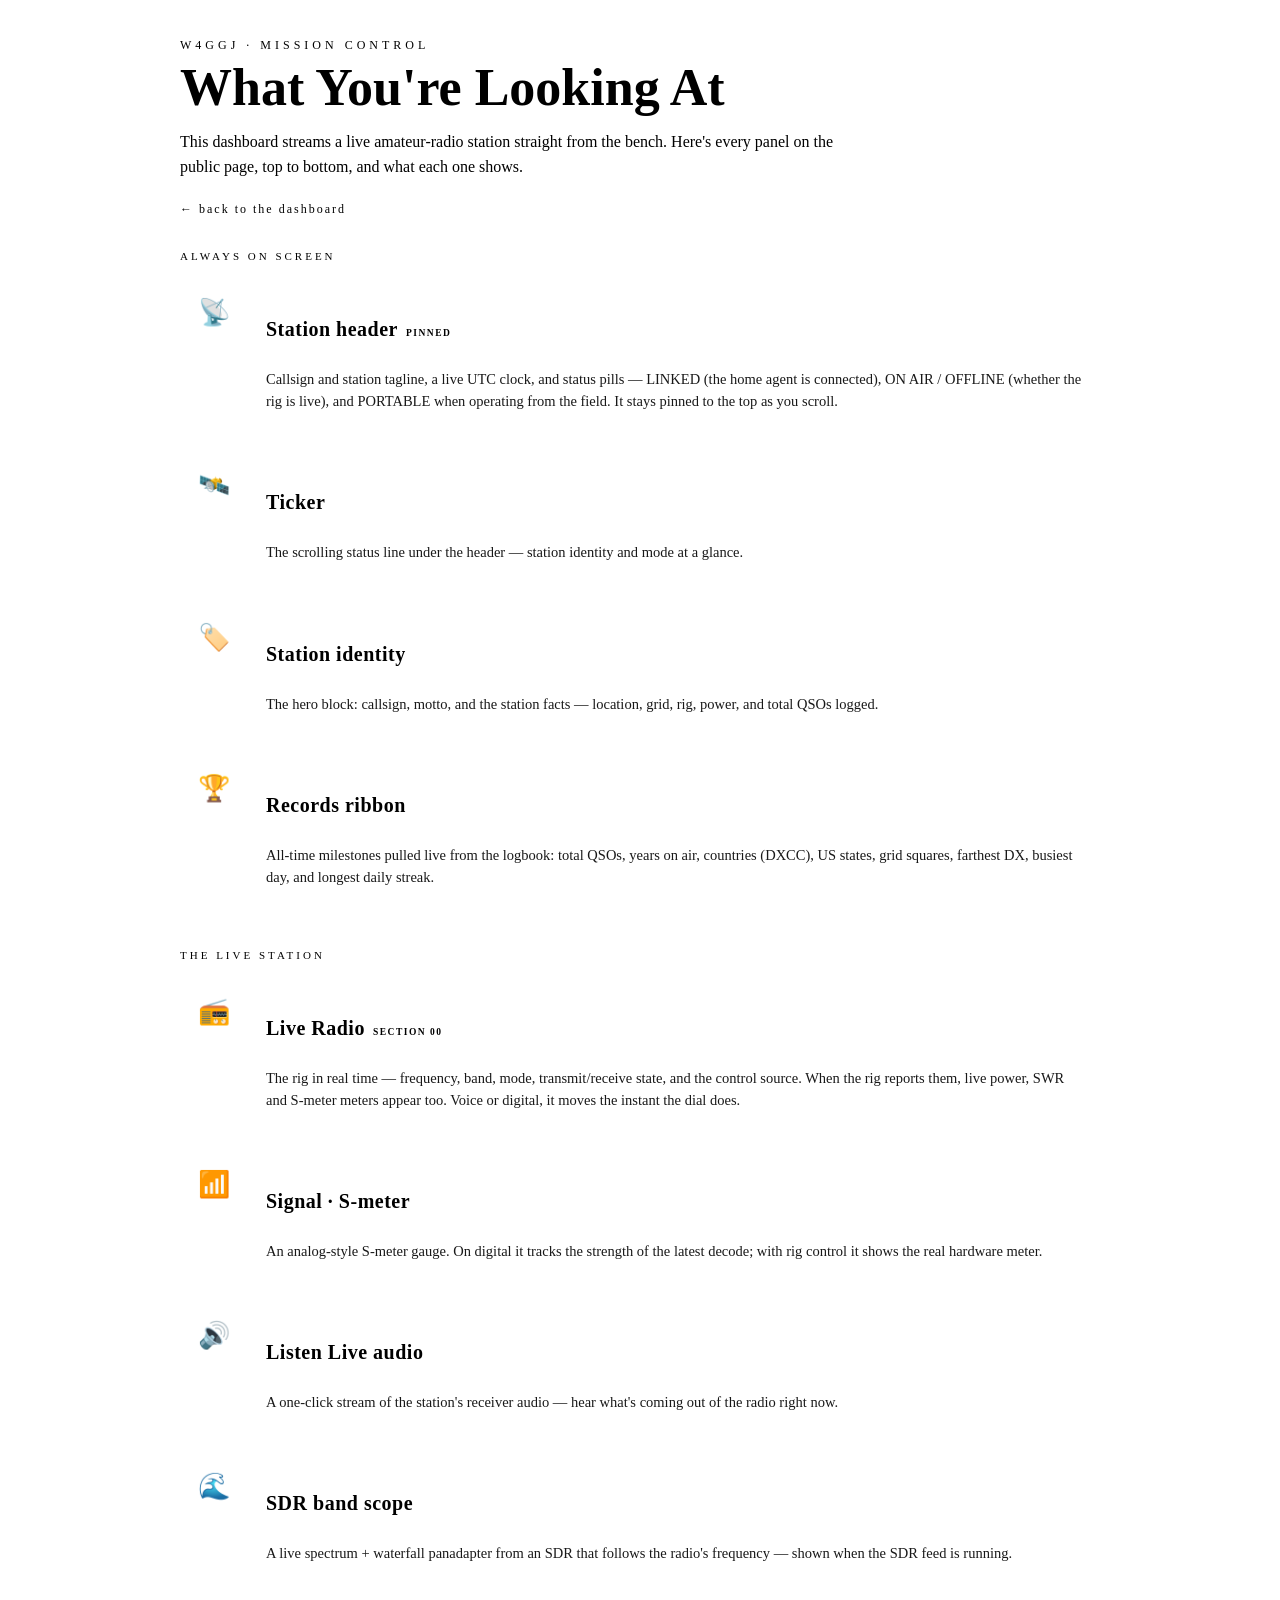
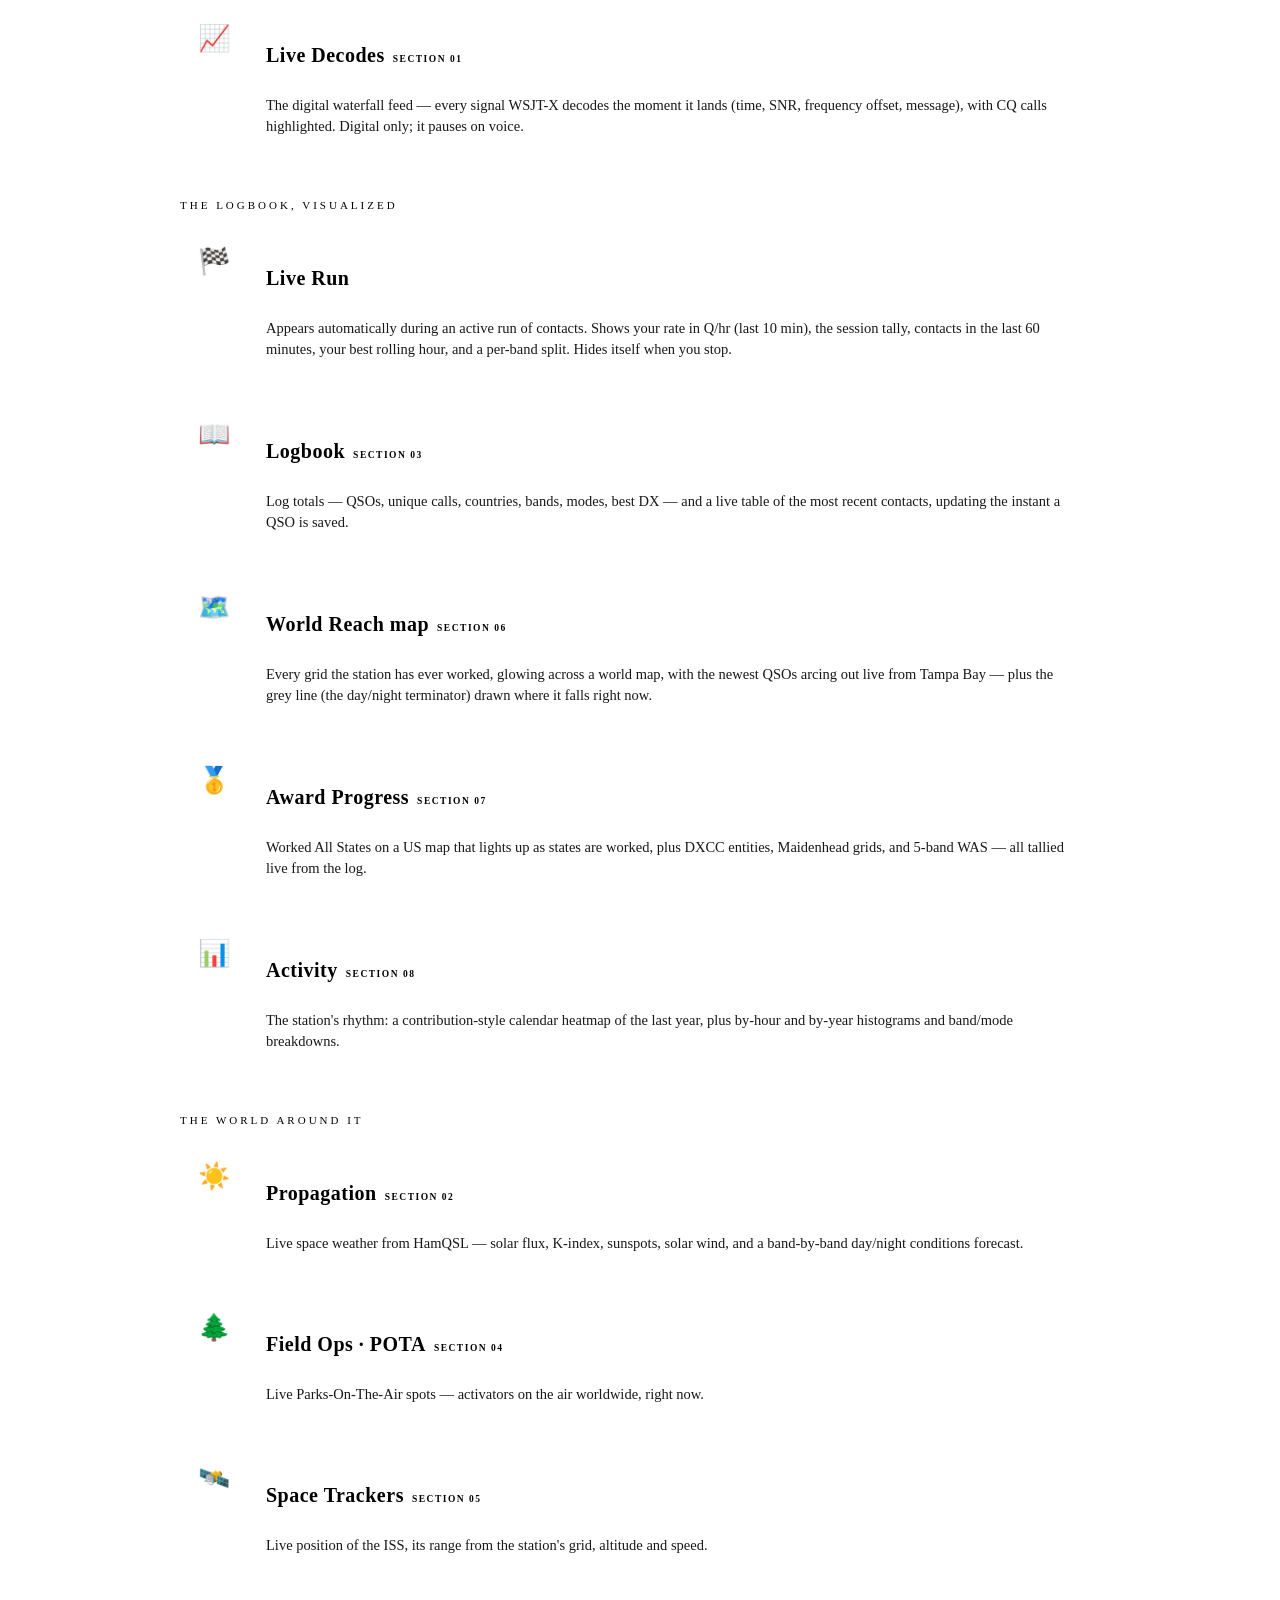
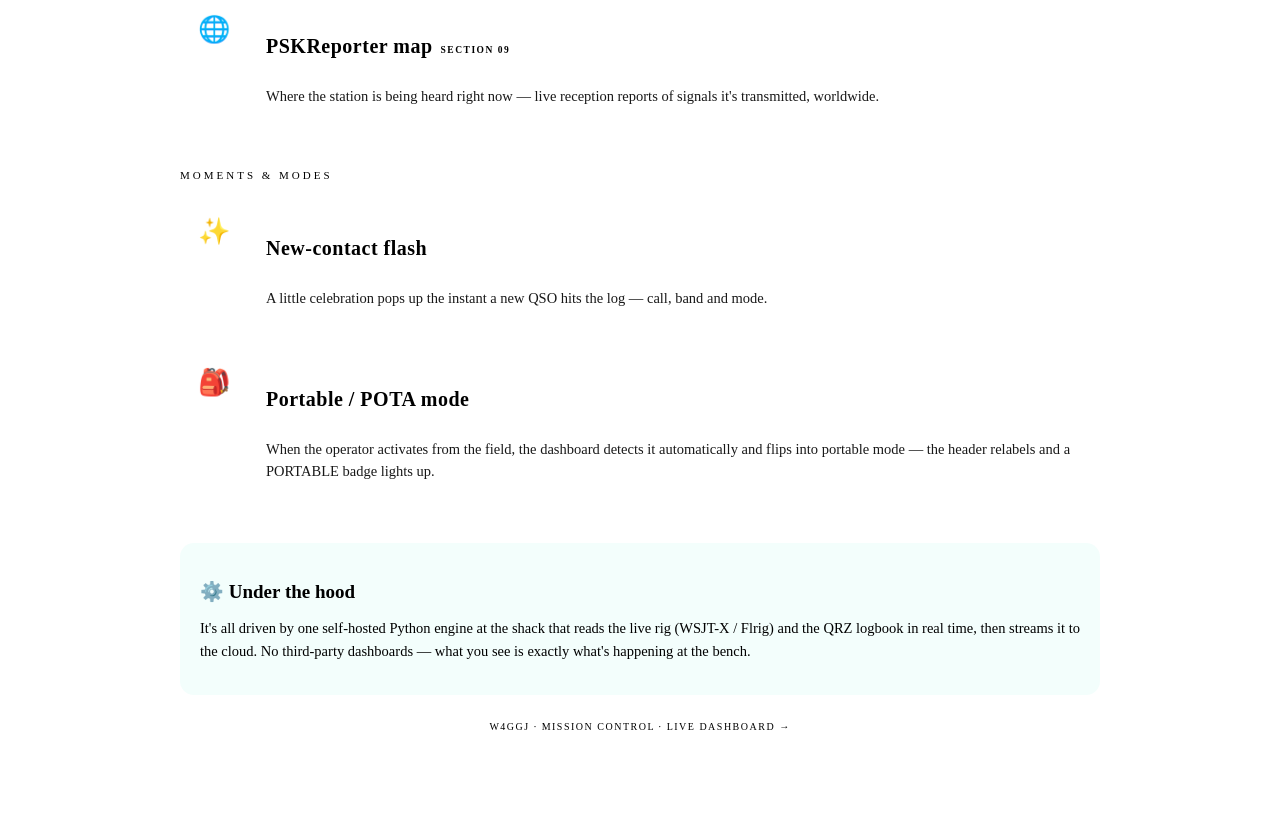
==== web/features.html @ df25b83e "Add a public Features page explaining every panel on the dashboard New /features page (features.html" ====
<!DOCTYPE html>
<html lang="en">
<head>
<meta charset="utf-8">
<meta name="viewport" content="width=device-width, initial-scale=1">
<title>W4GGJ · Features — What You're Looking At</title>
<meta name="description" content="A guide to everything on the W4GGJ Mission Control dashboard — every live panel and what it shows.">
<link rel="icon" type="image/svg+xml" href="/favicon.svg">
<link rel="stylesheet" href="/style.css">
<style>
  .fx-wrap { position: relative; z-index: 1; max-width: 920px; margin: 0 auto; padding: 22px 22px 90px; }
  .fx-head { margin: 8px 0 6px; }
  .fx-head .kick { font-family: var(--mono); font-size: 12px; letter-spacing: 4px; color: var(--cyan); }
  .fx-head h1 { font-family: var(--stencil); font-size: clamp(30px, 6vw, 52px); line-height: 1.02; margin: 8px 0 10px; }
  .fx-head p { color: var(--muted); font-size: 16px; max-width: 680px; line-height: 1.55; }
  .fx-head a.back { color: var(--cyan-dim); text-decoration: none; font-family: var(--mono); font-size: 12px; letter-spacing: 2px; }
  .fx-head a.back:hover { color: var(--cyan); }

  .fx-group { margin-top: 30px; }
  .fx-group > h2 {
    font-family: var(--mono); font-size: 11px; letter-spacing: 3px; color: var(--cyan-dim);
    text-transform: uppercase; font-weight: 400; margin-bottom: 12px;
    border-bottom: 1px solid var(--border); padding-bottom: 8px;
  }
  .fx {
    display: grid; grid-template-columns: 52px 1fr; gap: 4px 16px;
    background: var(--panel); border: 1px solid var(--border); border-radius: 14px;
    padding: 16px 18px; margin-bottom: 12px;
  }
  .fx .ico { grid-row: span 2; font-size: 26px; align-self: start; line-height: 1; padding-top: 2px; }
  .fx h3 { font-family: var(--stencil); font-size: 20px; letter-spacing: .5px; }
  .fx .tag { font-family: var(--mono); font-size: 9.5px; letter-spacing: 1.5px; color: var(--muted); margin-left: 8px; }
  .fx p { color: var(--text); font-size: 14.5px; line-height: 1.5; margin-top: 4px; opacity: .9; }
  .fx p .hi { color: var(--cyan); }
  .fx p .am { color: var(--amber); }

  .fx-note { margin-top: 30px; background: rgba(63,224,207,.06); border: 1px solid var(--border-strong); border-radius: 14px; padding: 18px 20px; }
  .fx-note h3 { font-family: var(--stencil); font-size: 19px; margin-bottom: 6px; }
  .fx-note p { color: var(--muted); font-size: 14.5px; line-height: 1.55; }
  .fx-foot { text-align: center; color: var(--muted); font-family: var(--mono); font-size: 10px; letter-spacing: 1.5px; margin-top: 26px; }
  @media (max-width: 560px) { .fx { grid-template-columns: 1fr; } .fx .ico { grid-row: auto; } }
</style>
</head>
<body>
<div class="fx-wrap">
  <div class="fx-head">
    <div class="kick">W4GGJ · MISSION CONTROL</div>
    <h1>What You're Looking At</h1>
    <p>This dashboard streams a live amateur-radio station straight from the bench. Here's every panel on the public page, top to bottom, and what each one shows.</p>
    <p style="margin-top:14px"><a class="back" href="/">← back to the dashboard</a></p>
  </div>

  <!-- ── Always on screen ── -->
  <div class="fx-group">
    <h2>Always on screen</h2>

    <div class="fx"><div class="ico">📡</div>
      <h3>Station header<span class="tag">PINNED</span></h3>
      <p>Callsign and station tagline, a live <span class="hi">UTC clock</span>, and status pills — <span class="hi">LINKED</span> (the home agent is connected), <span class="hi">ON AIR / OFFLINE</span> (whether the rig is live), and <span class="am">PORTABLE</span> when operating from the field. It stays pinned to the top as you scroll.</p></div>

    <div class="fx"><div class="ico">🛰️</div>
      <h3>Ticker</h3>
      <p>The scrolling status line under the header — station identity and mode at a glance.</p></div>

    <div class="fx"><div class="ico">🏷️</div>
      <h3>Station identity</h3>
      <p>The hero block: callsign, motto, and the station facts — <span class="hi">location, grid, rig, power</span>, and total QSOs logged.</p></div>

    <div class="fx"><div class="ico">🏆</div>
      <h3>Records ribbon</h3>
      <p>All-time milestones pulled live from the logbook: <span class="hi">total QSOs</span>, years on air, countries (DXCC), US states, grid squares, farthest DX, busiest day, and longest daily streak.</p></div>
  </div>

  <!-- ── The live station ── -->
  <div class="fx-group">
    <h2>The live station</h2>

    <div class="fx"><div class="ico">📻</div>
      <h3>Live Radio<span class="tag">SECTION 00</span></h3>
      <p>The rig in real time — <span class="hi">frequency, band, mode</span>, transmit/receive state, and the control source. When the rig reports them, live <span class="am">power, SWR and S-meter</span> meters appear too. Voice or digital, it moves the instant the dial does.</p></div>

    <div class="fx"><div class="ico">📶</div>
      <h3>Signal · S-meter</h3>
      <p>An analog-style S-meter gauge. On digital it tracks the strength of the latest decode; with rig control it shows the real hardware meter.</p></div>

    <div class="fx"><div class="ico">🔊</div>
      <h3>Listen Live audio</h3>
      <p>A one-click stream of the station's receiver audio — hear what's coming out of the radio right now.</p></div>

    <div class="fx"><div class="ico">🌊</div>
      <h3>SDR band scope</h3>
      <p>A live spectrum + waterfall panadapter from an SDR that follows the radio's frequency — shown when the SDR feed is running.</p></div>

    <div class="fx"><div class="ico">📈</div>
      <h3>Live Decodes<span class="tag">SECTION 01</span></h3>
      <p>The digital waterfall feed — every signal WSJT-X decodes the moment it lands (time, <span class="hi">SNR</span>, frequency offset, message), with <span class="am">CQ calls highlighted</span>. Digital only; it pauses on voice.</p></div>
  </div>

  <!-- ── The logbook, visualized ── -->
  <div class="fx-group">
    <h2>The logbook, visualized</h2>

    <div class="fx"><div class="ico">🏁</div>
      <h3>Live Run</h3>
      <p>Appears automatically during an active run of contacts. Shows your <span class="hi">rate in Q/hr</span> (last 10 min), the session tally, contacts in the last 60 minutes, your best rolling hour, and a per-band split. Hides itself when you stop.</p></div>

    <div class="fx"><div class="ico">📖</div>
      <h3>Logbook<span class="tag">SECTION 03</span></h3>
      <p>Log totals — QSOs, unique calls, countries, bands, modes, best DX — and a live table of the most recent contacts, updating the instant a QSO is saved.</p></div>

    <div class="fx"><div class="ico">🗺️</div>
      <h3>World Reach map<span class="tag">SECTION 06</span></h3>
      <p>Every grid the station has ever worked, glowing across a world map, with the newest QSOs <span class="hi">arcing out live</span> from Tampa Bay — plus the <span class="hi">grey line</span> (the day/night terminator) drawn where it falls right now.</p></div>

    <div class="fx"><div class="ico">🥇</div>
      <h3>Award Progress<span class="tag">SECTION 07</span></h3>
      <p>Worked All States on a US map that lights up as states are worked, plus DXCC entities, Maidenhead grids, and 5-band WAS — all tallied live from the log.</p></div>

    <div class="fx"><div class="ico">📊</div>
      <h3>Activity<span class="tag">SECTION 08</span></h3>
      <p>The station's rhythm: a contribution-style <span class="hi">calendar heatmap</span> of the last year, plus by-hour and by-year histograms and band/mode breakdowns.</p></div>
  </div>

  <!-- ── The world around it ── -->
  <div class="fx-group">
    <h2>The world around it</h2>

    <div class="fx"><div class="ico">☀️</div>
      <h3>Propagation<span class="tag">SECTION 02</span></h3>
      <p>Live space weather from HamQSL — <span class="hi">solar flux</span>, K-index, sunspots, solar wind, and a band-by-band day/night conditions forecast.</p></div>

    <div class="fx"><div class="ico">🌲</div>
      <h3>Field Ops · POTA<span class="tag">SECTION 04</span></h3>
      <p>Live Parks-On-The-Air spots — activators on the air worldwide, right now.</p></div>

    <div class="fx"><div class="ico">🛰️</div>
      <h3>Space Trackers<span class="tag">SECTION 05</span></h3>
      <p>Live position of the <span class="hi">ISS</span>, its range from the station's grid, altitude and speed.</p></div>

    <div class="fx"><div class="ico">🌐</div>
      <h3>PSKReporter map<span class="tag">SECTION 09</span></h3>
      <p>Where the station is <span class="hi">being heard right now</span> — live reception reports of signals it's transmitted, worldwide.</p></div>
  </div>

  <!-- ── Moments & modes ── -->
  <div class="fx-group">
    <h2>Moments &amp; modes</h2>

    <div class="fx"><div class="ico">✨</div>
      <h3>New-contact flash</h3>
      <p>A little celebration pops up the instant a new QSO hits the log — call, band and mode.</p></div>

    <div class="fx"><div class="ico">🎒</div>
      <h3>Portable / POTA mode</h3>
      <p>When the operator activates from the field, the dashboard <span class="am">detects it automatically</span> and flips into portable mode — the header relabels and a PORTABLE badge lights up.</p></div>
  </div>

  <div class="fx-note">
    <h3>⚙️ Under the hood</h3>
    <p>It's all driven by one self-hosted Python engine at the shack that reads the live rig (WSJT-X / Flrig) and the QRZ logbook in real time, then streams it to the cloud. No third-party dashboards — what you see is exactly what's happening at the bench.</p>
  </div>

  <div class="fx-foot">W4GGJ · MISSION CONTROL · <a href="/" style="color:var(--cyan-dim);text-decoration:none">LIVE DASHBOARD →</a></div>
</div>
</body>
</html>
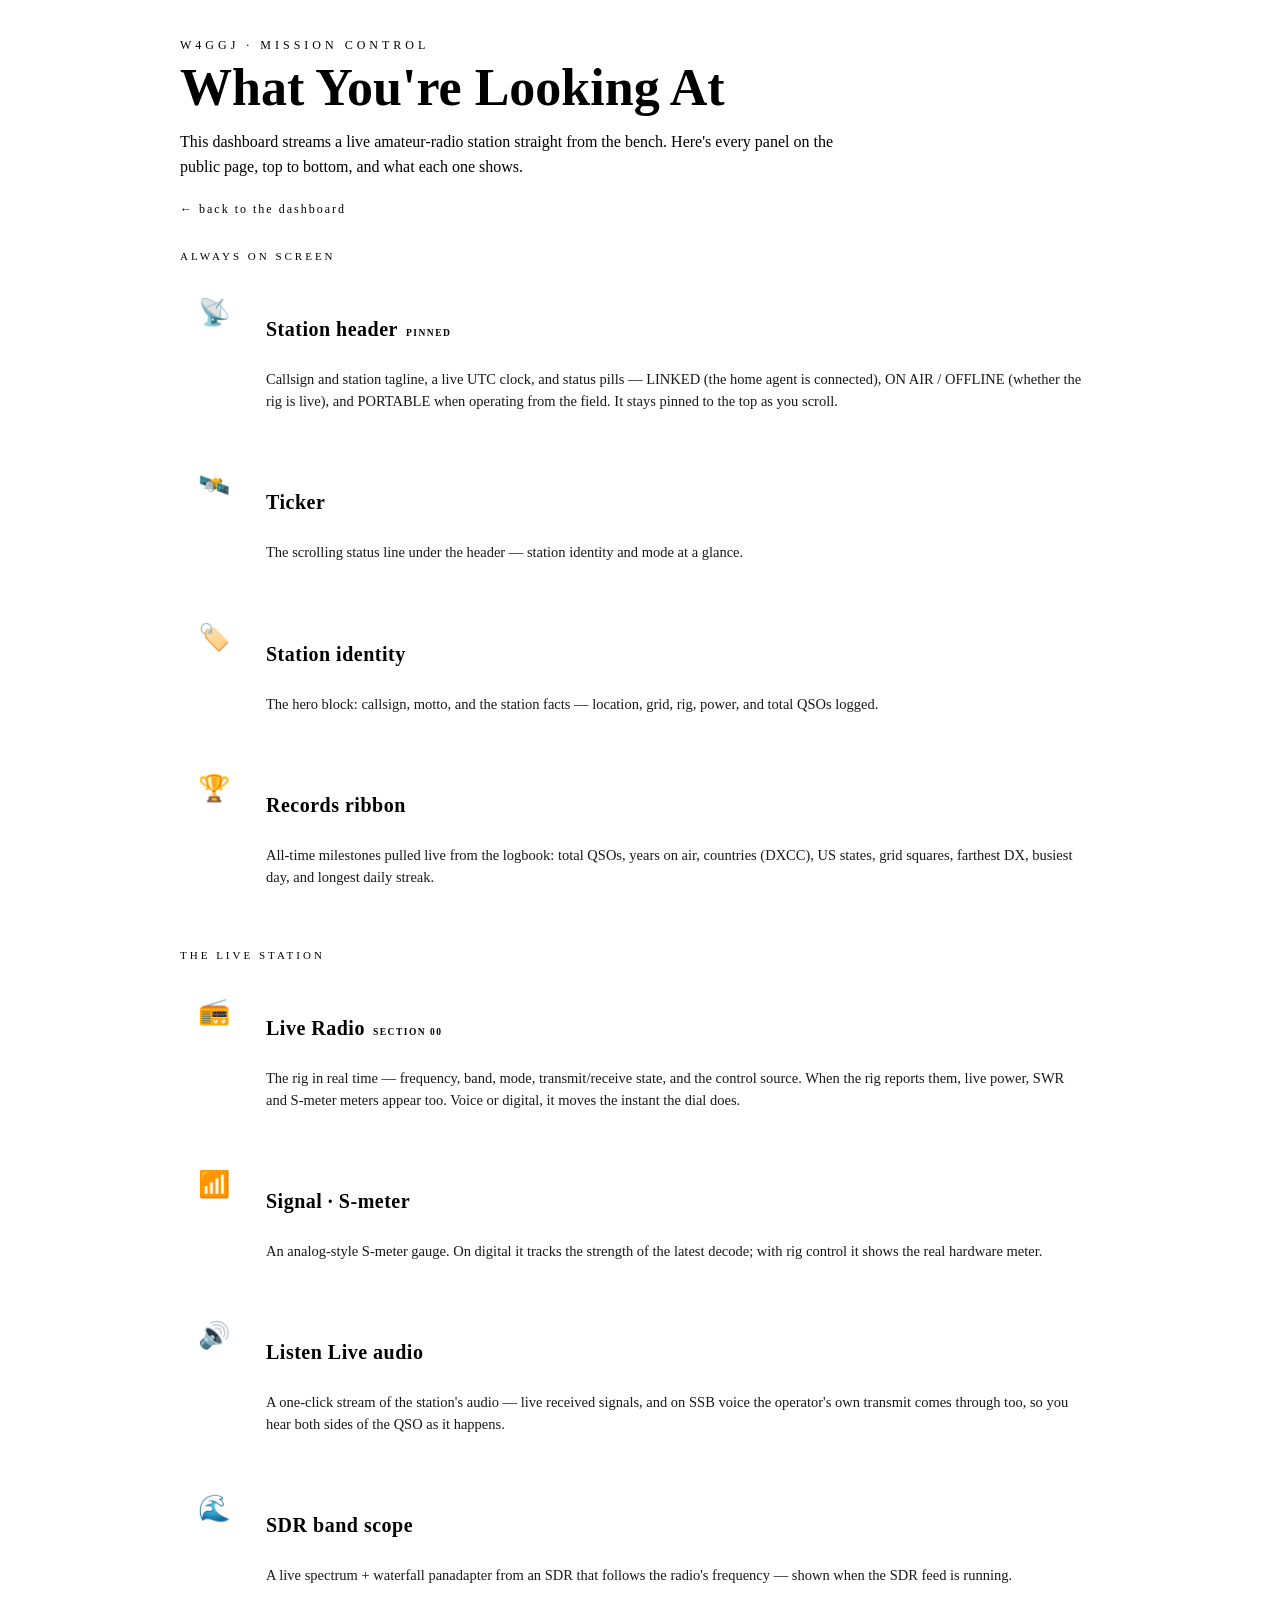
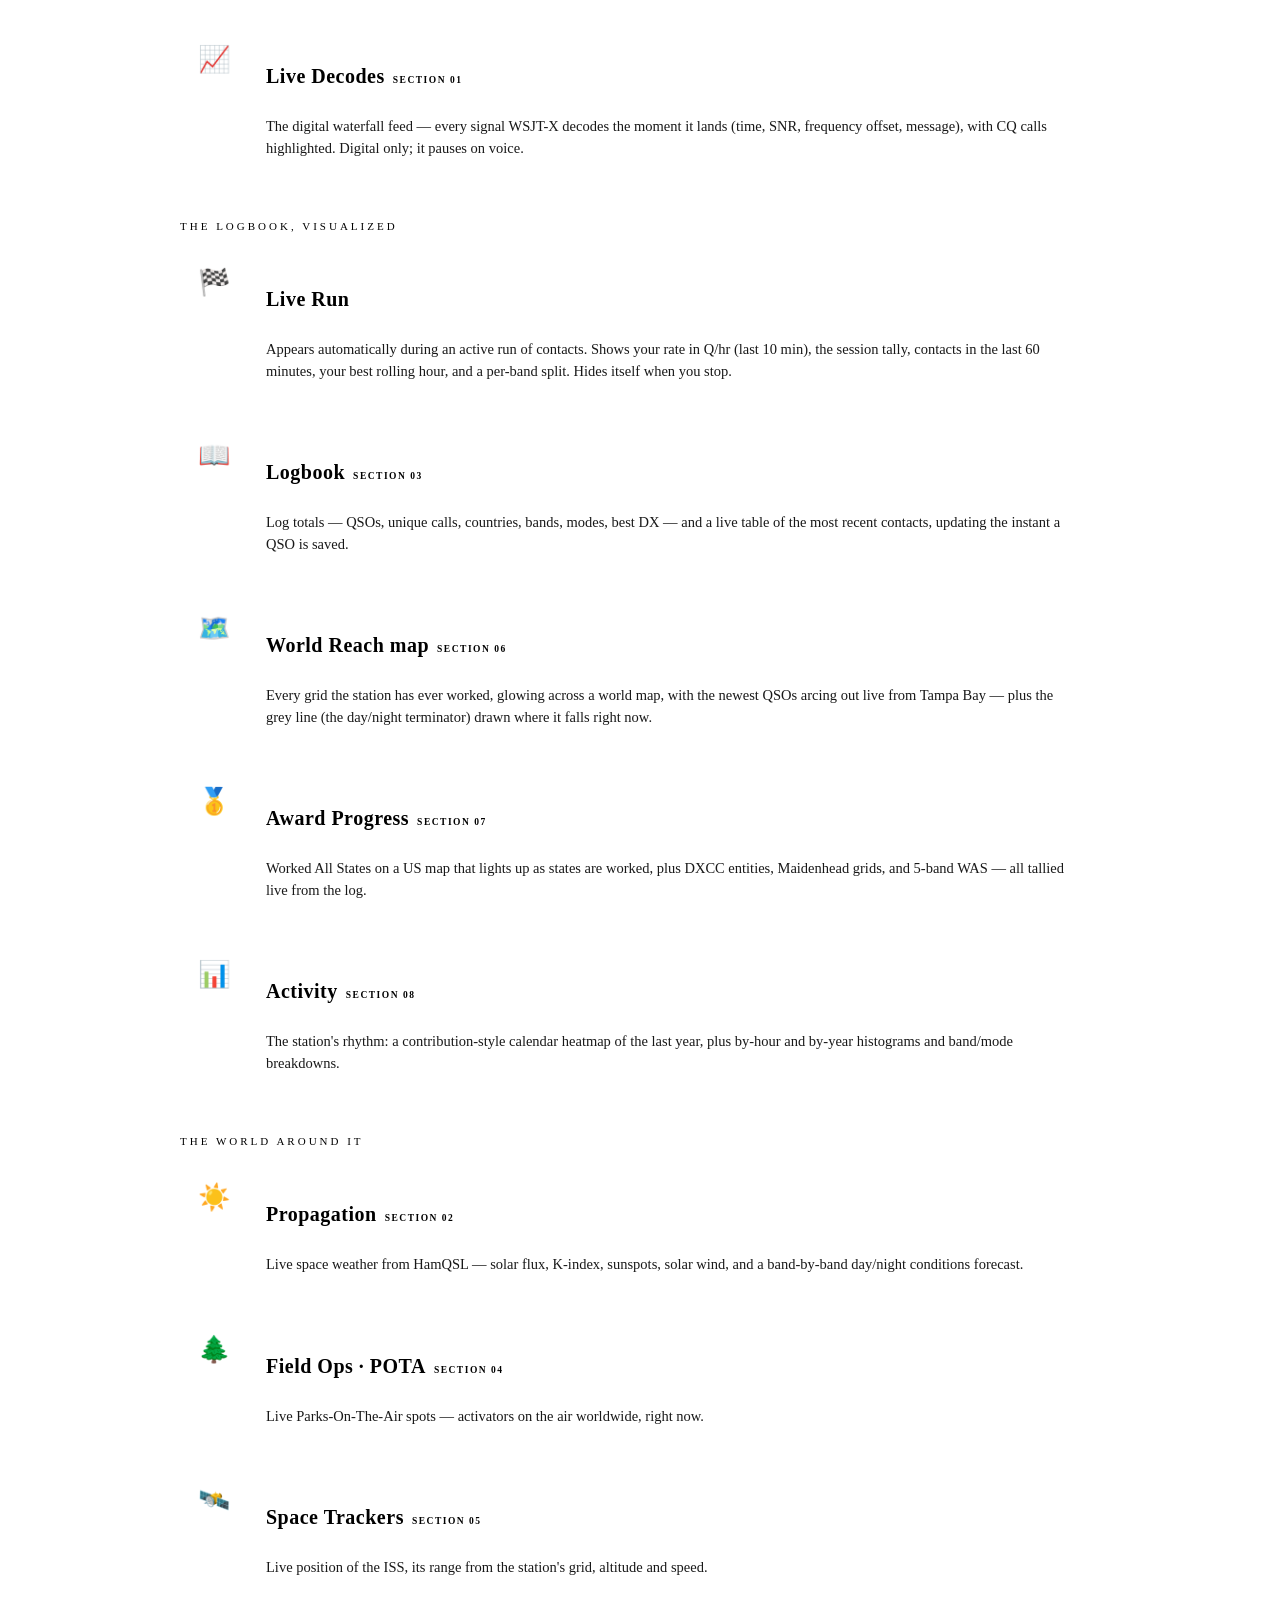
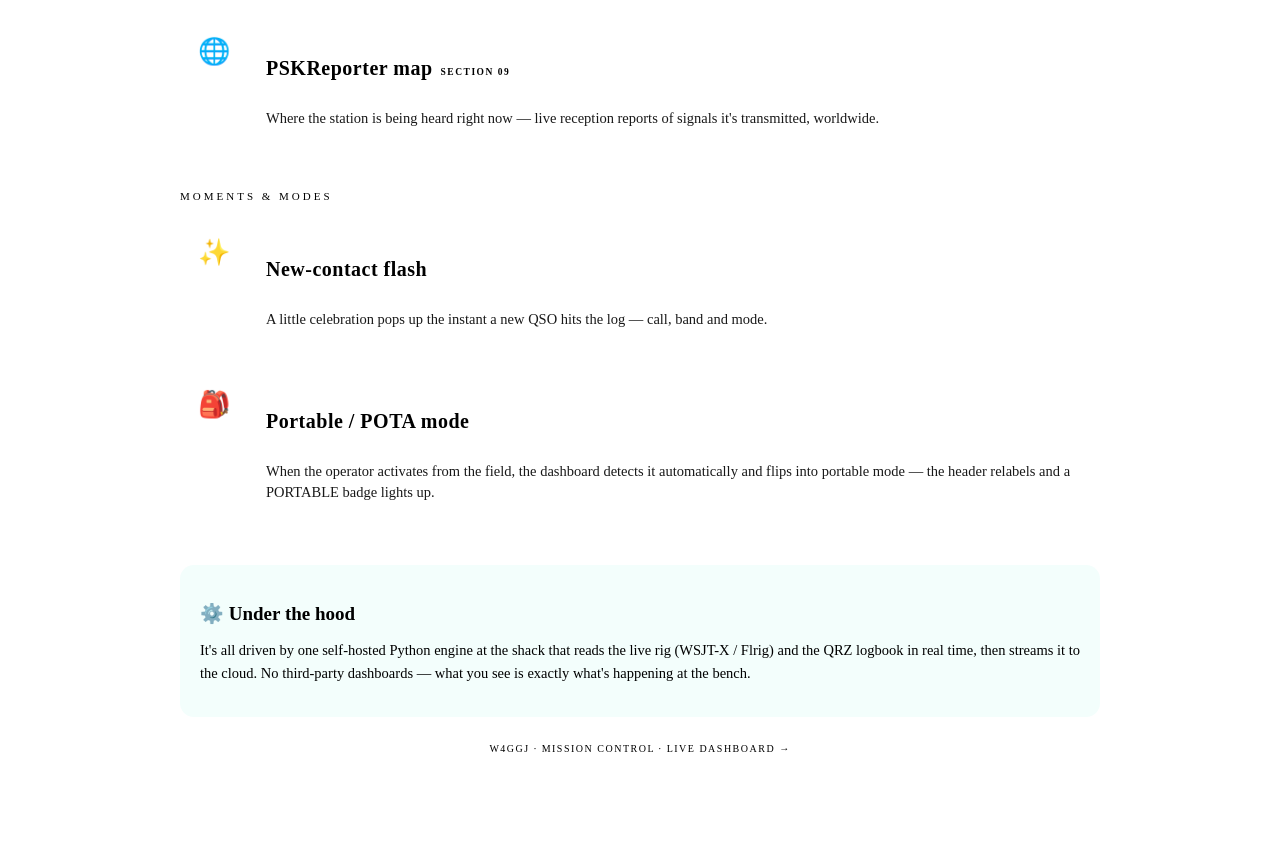
==== commit a8c1d442: "Features: note Listen Live carries TX audio on SSB voice The audio feed isn't receive-only — on SSB " ====
--- a/web/features.html
+++ b/web/features.html
@@ -85,7 +85,7 @@
 
     <div class="fx"><div class="ico">🔊</div>
       <h3>Listen Live audio</h3>
-      <p>A one-click stream of the station's receiver audio — hear what's coming out of the radio right now.</p></div>
+      <p>A one-click stream of the station's audio — live received signals, and on <span class="hi">SSB voice</span> the operator's own transmit comes through too, so you hear both sides of the QSO as it happens.</p></div>
 
     <div class="fx"><div class="ico">🌊</div>
       <h3>SDR band scope</h3>
